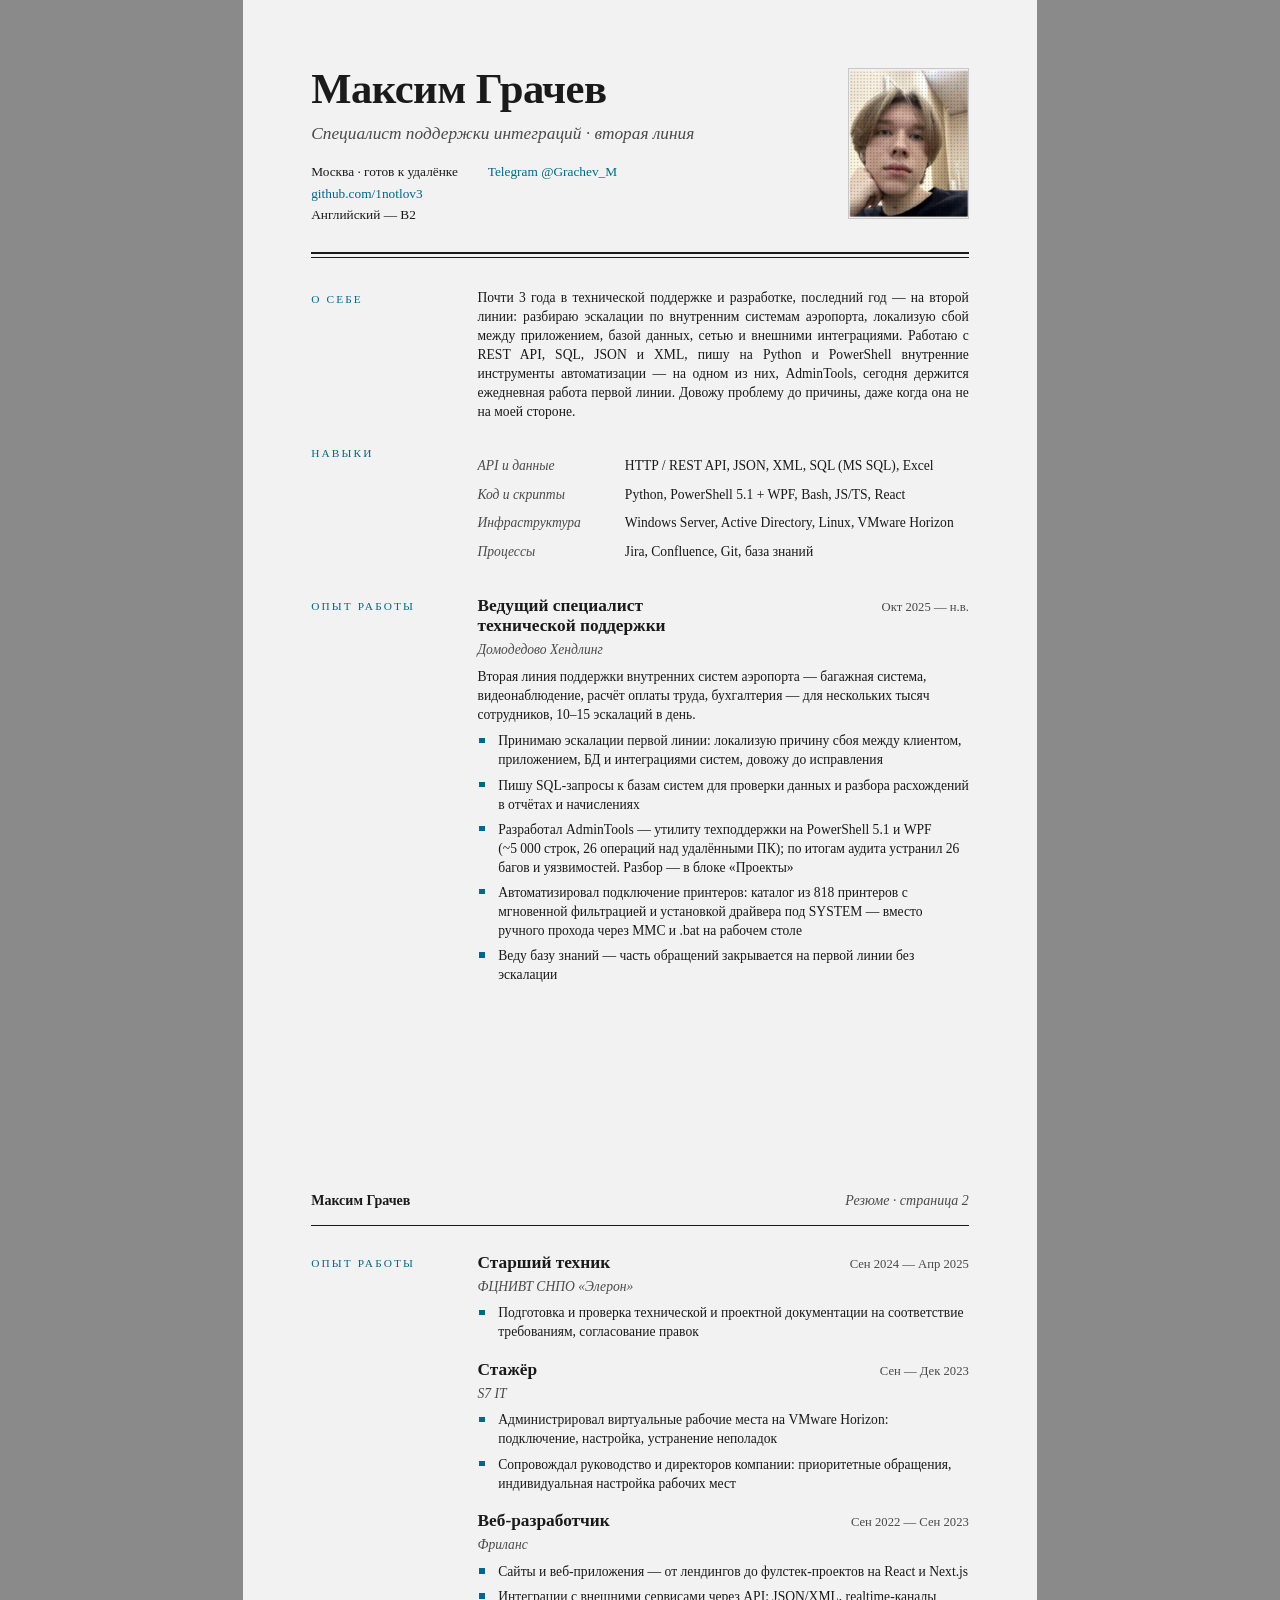
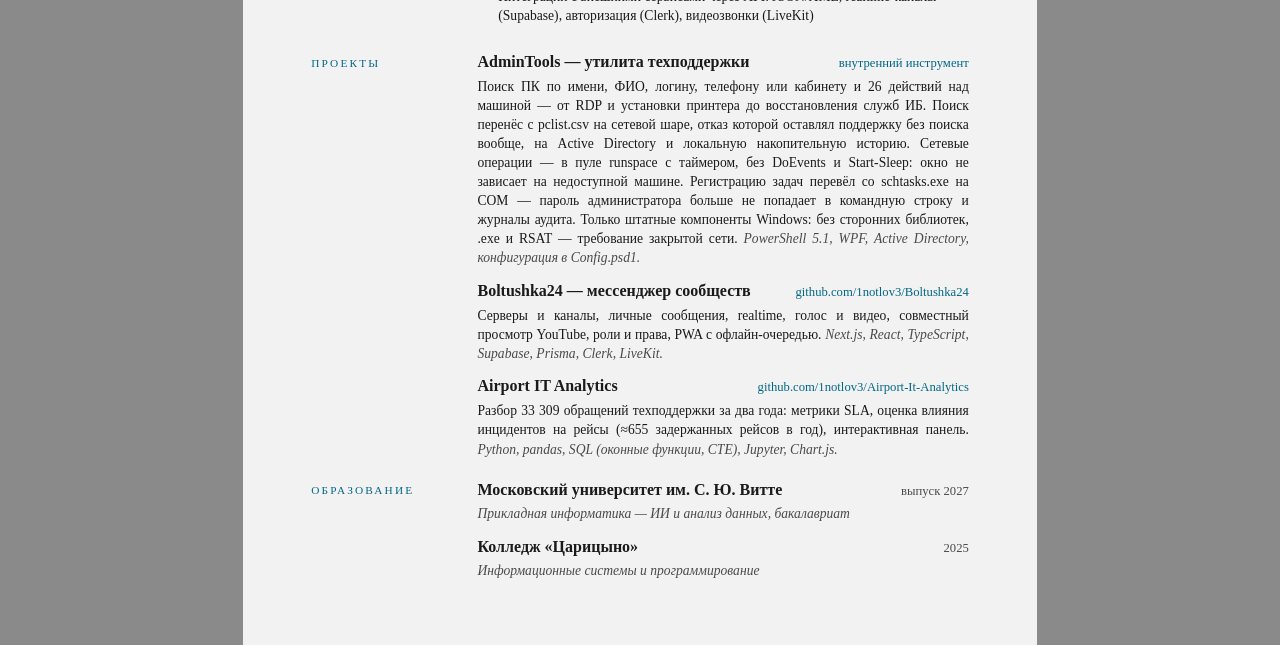
==== resume/resume.html @ 31361f64 "Профиль под резюме: поддержка интеграций и разбор AdminTools README был про аналитика данных, резюме" ====
<!doctype html>
<html lang="ru">
<head>
<meta charset="utf-8">
<title>Максим Грачев — резюме</title>
<!--
  Исходник резюме. Правится здесь, PDF пересобирается одной командой:

    chromium --headless --no-pdf-header-footer \
             --print-to-pdf=maksim-grachev-cv.pdf resume.html

  (подойдёт любой Chrome/Chromium; в браузере — «Печать» → «Сохранить в PDF»,
  поля «Нет», фоновая графика включена)
-->
<style>
  :root {
    --paper: #F3F2F2;
    --ink: #1A1A1A;
    --muted: #4A4A4A;
    --accent: #006786;
    --rule: #1A1A1A;
  }

  * { box-sizing: border-box; }

  html, body {
    margin: 0;
    padding: 0;
    background: #8A8A8A;
    font-family: "EB Garamond", Georgia, "Times New Roman", "Liberation Serif", serif;
    color: var(--ink);
    font-size: 10.2pt;
    line-height: 1.4;
  }

  .page {
    position: relative;
    width: 210mm;
    height: 297mm;
    padding: 18mm 18mm;
    margin: 0 auto;
    background: var(--paper);
    overflow: hidden;
  }

  /* ------------------------------------------------ шапка первой страницы */
  .name {
    font-size: 32pt;
    font-weight: 700;
    letter-spacing: -0.4pt;
    line-height: 1;
    margin: 0;
  }

  .role {
    font-style: italic;
    font-size: 13pt;
    color: var(--muted);
    margin: 3mm 0 4mm;
  }

  .contacts {
    font-size: 10pt;
    line-height: 1.6;
    max-width: 125mm;
  }

  .contacts a {
    color: var(--accent);
    text-decoration: none;
    margin-right: 7mm;
  }

  .photo {
    position: absolute;
    top: 18mm;
    right: 18mm;
    width: 32mm;
    height: 40mm;
    object-fit: cover;
    border: 0.4pt solid #C8C8C8;
  }

  .rule-double {
    border: 0;
    border-top: 1.6pt solid var(--rule);
    border-bottom: 0.5pt solid var(--rule);
    height: 1.6mm;
    margin: 7mm 0 8mm;
  }

  /* --------------------------------------------------------- сетка секций */
  .row {
    display: grid;
    grid-template-columns: 38mm 1fr;
    gap: 0 6mm;
    margin-bottom: 5.5mm;
  }

  .label {
    font-size: 8.5pt;
    letter-spacing: 1.6pt;
    text-transform: uppercase;
    color: var(--accent);
    padding-top: 1mm;
  }

  .summary { text-align: justify; }

  /* ------------------------------------------------------------- навыки */
  .skills {
    display: grid;
    grid-template-columns: 34mm 1fr;
    gap: 2.6mm 5mm;
  }

  .skills dt {
    font-style: italic;
    color: var(--muted);
  }

  .skills dd { margin: 0; }

  /* --------------------------------------------------------------- опыт */
  .job + .job { margin-top: 5mm; }

  .job-head {
    display: flex;
    align-items: baseline;
    justify-content: space-between;
    gap: 6mm;
  }

  .job-title {
    font-size: 13pt;
    font-weight: 700;
    line-height: 1.2;
    margin: 0;
  }

  .job-date {
    font-size: 9.5pt;
    color: var(--muted);
    white-space: nowrap;
  }

  .job-org {
    font-style: italic;
    color: var(--muted);
    margin: 0.8mm 0 2mm;
  }

  .job-intro { margin: 0 0 2mm; }

  ul {
    margin: 0;
    padding-left: 5.5mm;
    list-style: none;
  }

  li {
    position: relative;
    margin-bottom: 1.6mm;
  }

  li::before {
    content: "";
    position: absolute;
    left: -5mm;
    top: 1.7mm;
    width: 1.4mm;
    height: 1.4mm;
    background: var(--accent);
  }

  /* ------------------------------------------------------------ проекты */
  .project + .project { margin-top: 3.5mm; }

  .project-head {
    display: flex;
    align-items: baseline;
    justify-content: space-between;
    gap: 6mm;
  }

  .project-title {
    font-size: 12pt;
    font-weight: 700;
    margin: 0;
    line-height: 1.2;
  }

  .project-link {
    font-size: 9.5pt;
    color: var(--accent);
    text-decoration: none;
    white-space: nowrap;
  }

  .project p {
    margin: 1.2mm 0 0;
    text-align: justify;
  }

  .stack {
    font-style: italic;
    color: var(--muted);
  }

  /* --------------------------------------------------------- образование */
  .edu + .edu { margin-top: 3.5mm; }

  .edu-head {
    display: flex;
    align-items: baseline;
    justify-content: space-between;
    gap: 6mm;
  }

  .edu-title {
    font-size: 12pt;
    font-weight: 700;
    margin: 0;
  }

  .edu-note {
    font-style: italic;
    color: var(--muted);
    margin: 0.6mm 0 0;
  }

  /* ---------------------------------------------- колонтитул 2-й страницы */
  .running-head {
    display: flex;
    align-items: baseline;
    justify-content: space-between;
    font-size: 10.5pt;
    font-weight: 700;
  }

  .running-head span {
    font-style: italic;
    font-weight: 400;
    color: var(--muted);
  }

  .rule-thin {
    border: 0;
    border-top: 0.8pt solid var(--rule);
    margin: 4mm 0 7mm;
  }

  @page { size: A4; margin: 0; }

  @media print {
    html, body { background: var(--paper); }
    .page { margin: 0; page-break-after: always; }
    .page:last-child { page-break-after: auto; }
  }
</style>
</head>
<body>

<!-- ===================================================== страница 1 ==== -->
<section class="page">
  <img class="photo" src="photo.jpg" alt="Максим Грачев">

  <h1 class="name">Максим Грачев</h1>
  <p class="role">Специалист поддержки интеграций · вторая линия</p>
  <div class="contacts">
    <span style="margin-right: 7mm">Москва · готов к удалёнке</span>
    <a href="https://t.me/Grachev_M">Telegram @Grachev_M</a>
    <a href="https://github.com/1notlov3">github.com/1notlov3</a><br>
    Английский — B2
  </div>

  <hr class="rule-double">

  <div class="row">
    <div class="label">О себе</div>
    <div class="summary">
      Почти 3 года в технической поддержке и разработке, последний год — на
      второй линии: разбираю эскалации по внутренним системам аэропорта,
      локализую сбой между приложением, базой данных, сетью и внешними
      интеграциями. Работаю с REST API, SQL, JSON и XML, пишу на Python и
      PowerShell внутренние инструменты автоматизации — на одном из них,
      AdminTools, сегодня держится ежедневная работа первой линии. Довожу
      проблему до причины, даже когда она не на моей стороне.
    </div>
  </div>

  <div class="row">
    <div class="label">Навыки</div>
    <dl class="skills">
      <dt>API и данные</dt>
      <dd>HTTP / REST API, JSON, XML, SQL (MS SQL), Excel</dd>
      <dt>Код и скрипты</dt>
      <dd>Python, PowerShell 5.1 + WPF, Bash, JS/TS, React</dd>
      <dt>Инфраструктура</dt>
      <dd>Windows Server, Active Directory, Linux, VMware Horizon</dd>
      <dt>Процессы</dt>
      <dd>Jira, Confluence, Git, база знаний</dd>
    </dl>
  </div>

  <div class="row">
    <div class="label">Опыт работы</div>
    <div>
      <article class="job">
        <div class="job-head">
          <h2 class="job-title">Ведущий специалист<br>технической поддержки</h2>
          <div class="job-date">Окт 2025 — н.в.</div>
        </div>
        <p class="job-org">Домодедово Хендлинг</p>
        <p class="job-intro">
          Вторая линия поддержки внутренних систем аэропорта — багажная
          система, видеонаблюдение, расчёт оплаты труда, бухгалтерия — для
          нескольких тысяч сотрудников, 10–15&nbsp;эскалаций в день.
        </p>
        <ul>
          <li>Принимаю эскалации первой линии: локализую причину сбоя между
              клиентом, приложением, БД и интеграциями систем, довожу до
              исправления</li>
          <li>Пишу SQL-запросы к базам систем для проверки данных и разбора
              расхождений в отчётах и начислениях</li>
          <li>Разработал AdminTools — утилиту техподдержки на PowerShell 5.1
              и WPF (~5&nbsp;000 строк, 26 операций над удалёнными ПК); по итогам
              аудита устранил 26 багов и уязвимостей. Разбор — в блоке
              «Проекты»</li>
          <li>Автоматизировал подключение принтеров: каталог из 818&nbsp;принтеров
              с мгновенной фильтрацией и установкой драйвера под SYSTEM —
              вместо ручного прохода через MMC и .bat на рабочем столе</li>
          <li>Веду базу знаний — часть обращений закрывается на первой линии
              без эскалации</li>
        </ul>
      </article>
    </div>
  </div>
</section>

<!-- ===================================================== страница 2 ==== -->
<section class="page">
  <div class="running-head">
    Максим Грачев
    <span>Резюме · страница 2</span>
  </div>
  <hr class="rule-thin">

  <div class="row">
    <div class="label">Опыт работы</div>
    <div>
      <article class="job">
        <div class="job-head">
          <h2 class="job-title">Старший техник</h2>
          <div class="job-date">Сен 2024 — Апр 2025</div>
        </div>
        <p class="job-org">ФЦНИВТ СНПО «Элерон»</p>
        <ul>
          <li>Подготовка и проверка технической и проектной документации на
              соответствие требованиям, согласование правок</li>
        </ul>
      </article>

      <article class="job">
        <div class="job-head">
          <h2 class="job-title">Стажёр</h2>
          <div class="job-date">Сен — Дек 2023</div>
        </div>
        <p class="job-org">S7 IT</p>
        <ul>
          <li>Администрировал виртуальные рабочие места на VMware Horizon:
              подключение, настройка, устранение неполадок</li>
          <li>Сопровождал руководство и директоров компании: приоритетные
              обращения, индивидуальная настройка рабочих мест</li>
        </ul>
      </article>

      <article class="job">
        <div class="job-head">
          <h2 class="job-title">Веб-разработчик</h2>
          <div class="job-date">Сен 2022 — Сен 2023</div>
        </div>
        <p class="job-org">Фриланс</p>
        <ul>
          <li>Сайты и веб-приложения — от лендингов до фулстек-проектов на
              React и Next.js</li>
          <li>Интеграции с внешними сервисами через API: JSON/XML,
              realtime-каналы (Supabase), авторизация (Clerk), видеозвонки
              (LiveKit)</li>
        </ul>
      </article>
    </div>
  </div>

  <div class="row">
    <div class="label">Проекты</div>
    <div>
      <article class="project">
        <div class="project-head">
          <h2 class="project-title">AdminTools — утилита техподдержки</h2>
          <span class="project-link">внутренний инструмент</span>
        </div>
        <p>
          Поиск ПК по имени, ФИО, логину, телефону или кабинету и 26 действий
          над машиной — от RDP и установки принтера до восстановления служб ИБ.
          Поиск перенёс с pclist.csv на сетевой шаре, отказ которой оставлял
          поддержку без поиска вообще, на Active Directory и локальную
          накопительную историю. Сетевые операции — в пуле runspace с таймером,
          без DoEvents и Start-Sleep: окно не зависает на недоступной машине.
          Регистрацию задач перевёл со schtasks.exe на COM — пароль
          администратора больше не попадает в командную строку и журналы
          аудита. Только штатные компоненты Windows: без сторонних библиотек,
          .exe и RSAT — требование закрытой сети.
          <span class="stack">PowerShell 5.1, WPF, Active Directory,
          конфигурация в Config.psd1.</span>
        </p>
      </article>

      <article class="project">
        <div class="project-head">
          <h2 class="project-title">Boltushka24 — мессенджер сообществ</h2>
          <a class="project-link"
             href="https://github.com/1notlov3/Boltushka24">github.com/1notlov3/Boltushka24</a>
        </div>
        <p>
          Серверы и каналы, личные сообщения, realtime, голос и видео,
          совместный просмотр YouTube, роли и права, PWA с офлайн-очередью.
          <span class="stack">Next.js, React, TypeScript, Supabase, Prisma,
          Clerk, LiveKit.</span>
        </p>
      </article>

      <article class="project">
        <div class="project-head">
          <h2 class="project-title">Airport IT Analytics</h2>
          <a class="project-link"
             href="https://github.com/1notlov3/Airport-It-Analytics">github.com/1notlov3/Airport-It-Analytics</a>
        </div>
        <p>
          Разбор 33&nbsp;309 обращений техподдержки за два года: метрики SLA, оценка
          влияния инцидентов на рейсы (≈655&nbsp;задержанных рейсов в год),
          интерактивная панель.
          <span class="stack">Python, pandas, SQL (оконные функции, CTE),
          Jupyter, Chart.js.</span>
        </p>
      </article>
    </div>
  </div>

  <div class="row">
    <div class="label">Образование</div>
    <div>
      <div class="edu">
        <div class="edu-head">
          <h2 class="edu-title">Московский университет им. С. Ю. Витте</h2>
          <div class="job-date">выпуск 2027</div>
        </div>
        <p class="edu-note">Прикладная информатика — ИИ и анализ данных,
          бакалавриат</p>
      </div>
      <div class="edu">
        <div class="edu-head">
          <h2 class="edu-title">Колледж «Царицыно»</h2>
          <div class="job-date">2025</div>
        </div>
        <p class="edu-note">Информационные системы и программирование</p>
      </div>
    </div>
  </div>
</section>

</body>
</html>
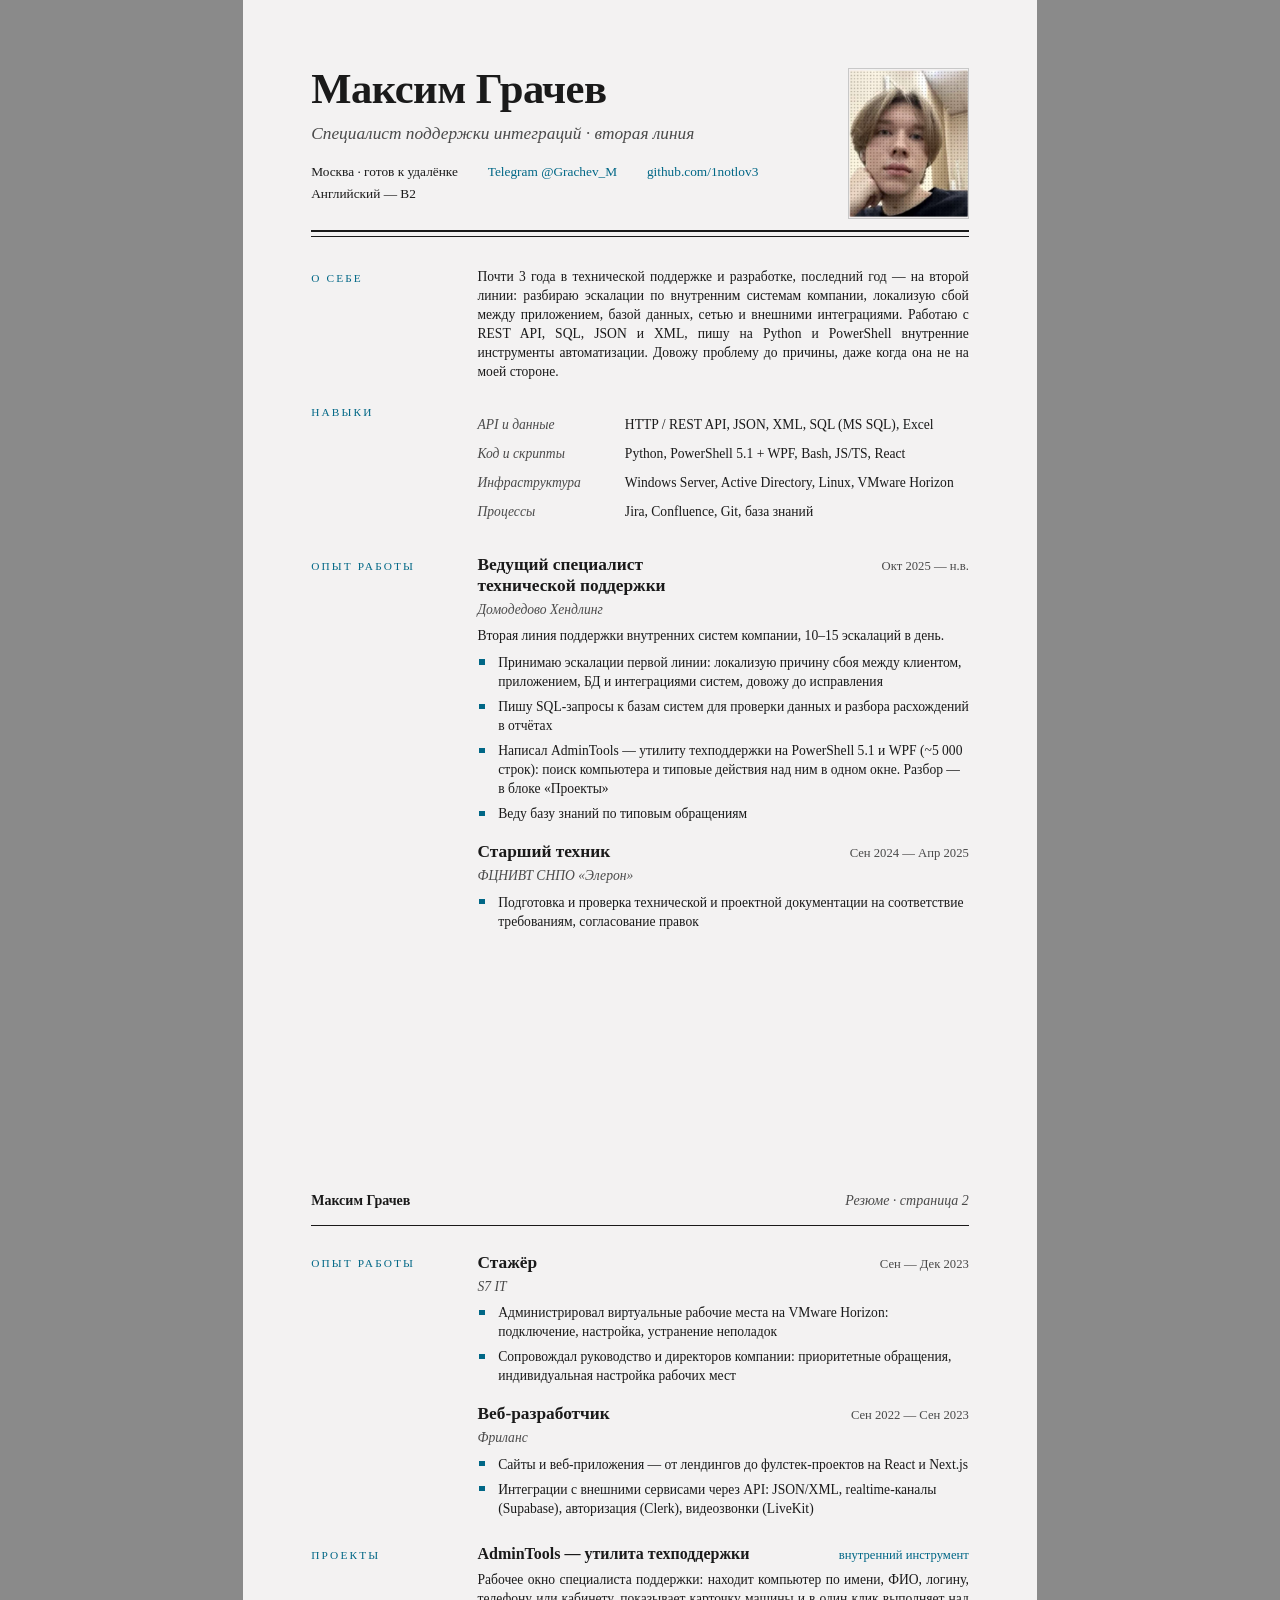
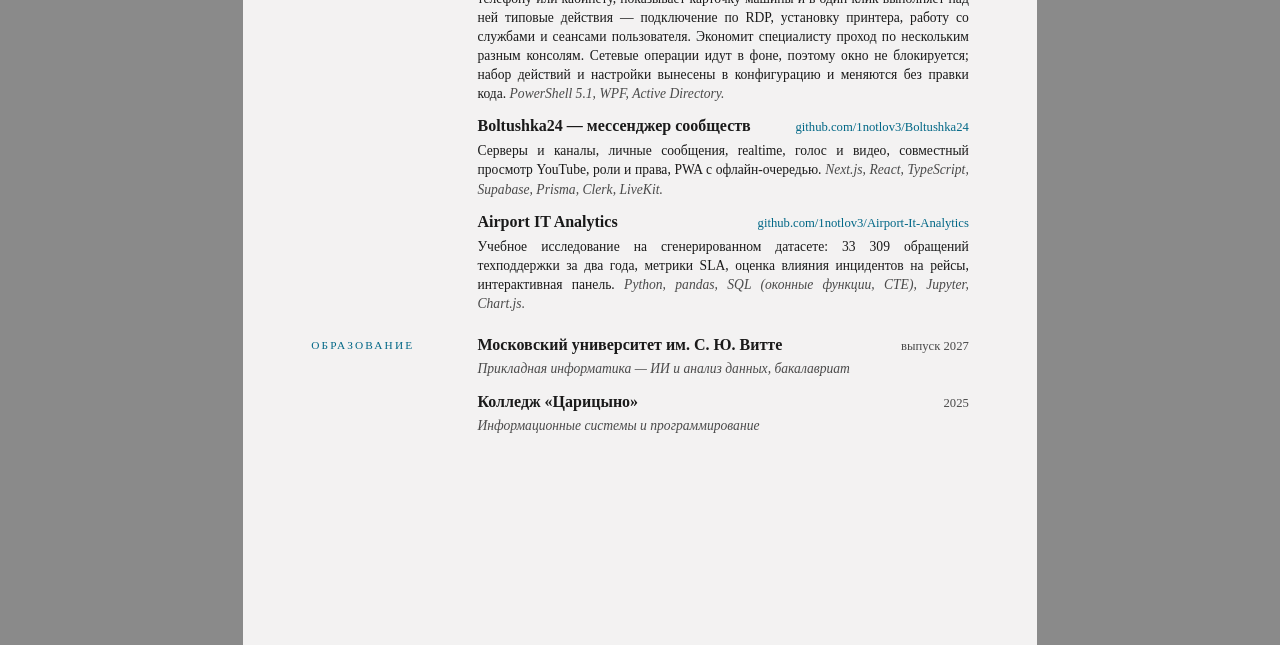
==== commit bfad52af: "Резюме: убрал внутренние детали работодателя и заявки об улучшениях - нет состава внутренних систем," ====
--- a/resume/resume.html
+++ b/resume/resume.html
@@ -62,7 +62,7 @@
   .contacts {
     font-size: 10pt;
     line-height: 1.6;
-    max-width: 125mm;
+    max-width: 136mm;
   }
 
   .contacts a {
@@ -280,12 +280,11 @@
     <div class="label">О себе</div>
     <div class="summary">
       Почти 3 года в технической поддержке и разработке, последний год — на
-      второй линии: разбираю эскалации по внутренним системам аэропорта,
+      второй линии: разбираю эскалации по внутренним системам компании,
       локализую сбой между приложением, базой данных, сетью и внешними
       интеграциями. Работаю с REST API, SQL, JSON и XML, пишу на Python и
-      PowerShell внутренние инструменты автоматизации — на одном из них,
-      AdminTools, сегодня держится ежедневная работа первой линии. Довожу
-      проблему до причины, даже когда она не на моей стороне.
+      PowerShell внутренние инструменты автоматизации. Довожу проблему до
+      причины, даже когда она не на моей стороне.
     </div>
   </div>
 
@@ -313,27 +312,34 @@
         </div>
         <p class="job-org">Домодедово Хендлинг</p>
         <p class="job-intro">
-          Вторая линия поддержки внутренних систем аэропорта — багажная
-          система, видеонаблюдение, расчёт оплаты труда, бухгалтерия — для
-          нескольких тысяч сотрудников, 10–15&nbsp;эскалаций в день.
+          Вторая линия поддержки внутренних систем компании, 10–15&nbsp;эскалаций
+          в день.
         </p>
         <ul>
           <li>Принимаю эскалации первой линии: локализую причину сбоя между
               клиентом, приложением, БД и интеграциями систем, довожу до
               исправления</li>
           <li>Пишу SQL-запросы к базам систем для проверки данных и разбора
-              расхождений в отчётах и начислениях</li>
-          <li>Разработал AdminTools — утилиту техподдержки на PowerShell 5.1
-              и WPF (~5&nbsp;000 строк, 26 операций над удалёнными ПК); по итогам
-              аудита устранил 26 багов и уязвимостей. Разбор — в блоке
-              «Проекты»</li>
-          <li>Автоматизировал подключение принтеров: каталог из 818&nbsp;принтеров
-              с мгновенной фильтрацией и установкой драйвера под SYSTEM —
-              вместо ручного прохода через MMC и .bat на рабочем столе</li>
-          <li>Веду базу знаний — часть обращений закрывается на первой линии
-              без эскалации</li>
+              расхождений в отчётах</li>
+          <li>Написал AdminTools — утилиту техподдержки на PowerShell 5.1 и WPF
+              (~5&nbsp;000 строк): поиск компьютера и типовые действия над ним в
+              одном окне. Разбор — в блоке «Проекты»</li>
+          <li>Веду базу знаний по типовым обращениям</li>
         </ul>
       </article>
+
+      <article class="job">
+        <div class="job-head">
+          <h2 class="job-title">Старший техник</h2>
+          <div class="job-date">Сен 2024 — Апр 2025</div>
+        </div>
+        <p class="job-org">ФЦНИВТ СНПО «Элерон»</p>
+        <ul>
+          <li>Подготовка и проверка технической и проектной документации на
+              соответствие требованиям, согласование правок</li>
+        </ul>
+      </article>
+
     </div>
   </div>
 </section>
@@ -349,17 +355,6 @@
   <div class="row">
     <div class="label">Опыт работы</div>
     <div>
-      <article class="job">
-        <div class="job-head">
-          <h2 class="job-title">Старший техник</h2>
-          <div class="job-date">Сен 2024 — Апр 2025</div>
-        </div>
-        <p class="job-org">ФЦНИВТ СНПО «Элерон»</p>
-        <ul>
-          <li>Подготовка и проверка технической и проектной документации на
-              соответствие требованиям, согласование правок</li>
-        </ul>
-      </article>
 
       <article class="job">
         <div class="job-head">
@@ -401,18 +396,14 @@
           <span class="project-link">внутренний инструмент</span>
         </div>
         <p>
-          Поиск ПК по имени, ФИО, логину, телефону или кабинету и 26 действий
-          над машиной — от RDP и установки принтера до восстановления служб ИБ.
-          Поиск перенёс с pclist.csv на сетевой шаре, отказ которой оставлял
-          поддержку без поиска вообще, на Active Directory и локальную
-          накопительную историю. Сетевые операции — в пуле runspace с таймером,
-          без DoEvents и Start-Sleep: окно не зависает на недоступной машине.
-          Регистрацию задач перевёл со schtasks.exe на COM — пароль
-          администратора больше не попадает в командную строку и журналы
-          аудита. Только штатные компоненты Windows: без сторонних библиотек,
-          .exe и RSAT — требование закрытой сети.
-          <span class="stack">PowerShell 5.1, WPF, Active Directory,
-          конфигурация в Config.psd1.</span>
+          Рабочее окно специалиста поддержки: находит компьютер по имени, ФИО,
+          логину, телефону или кабинету, показывает карточку машины и в один
+          клик выполняет над ней типовые действия — подключение по RDP,
+          установку принтера, работу со службами и сеансами пользователя.
+          Экономит специалисту проход по нескольким разным консолям. Сетевые
+          операции идут в фоне, поэтому окно не блокируется; набор действий и
+          настройки вынесены в конфигурацию и меняются без правки кода.
+          <span class="stack">PowerShell 5.1, WPF, Active Directory.</span>
         </p>
       </article>
 
@@ -437,9 +428,9 @@
              href="https://github.com/1notlov3/Airport-It-Analytics">github.com/1notlov3/Airport-It-Analytics</a>
         </div>
         <p>
-          Разбор 33&nbsp;309 обращений техподдержки за два года: метрики SLA, оценка
-          влияния инцидентов на рейсы (≈655&nbsp;задержанных рейсов в год),
-          интерактивная панель.
+          Учебное исследование на сгенерированном датасете: 33&nbsp;309 обращений
+          техподдержки за два года, метрики SLA, оценка влияния инцидентов на
+          рейсы, интерактивная панель.
           <span class="stack">Python, pandas, SQL (оконные функции, CTE),
           Jupyter, Chart.js.</span>
         </p>
